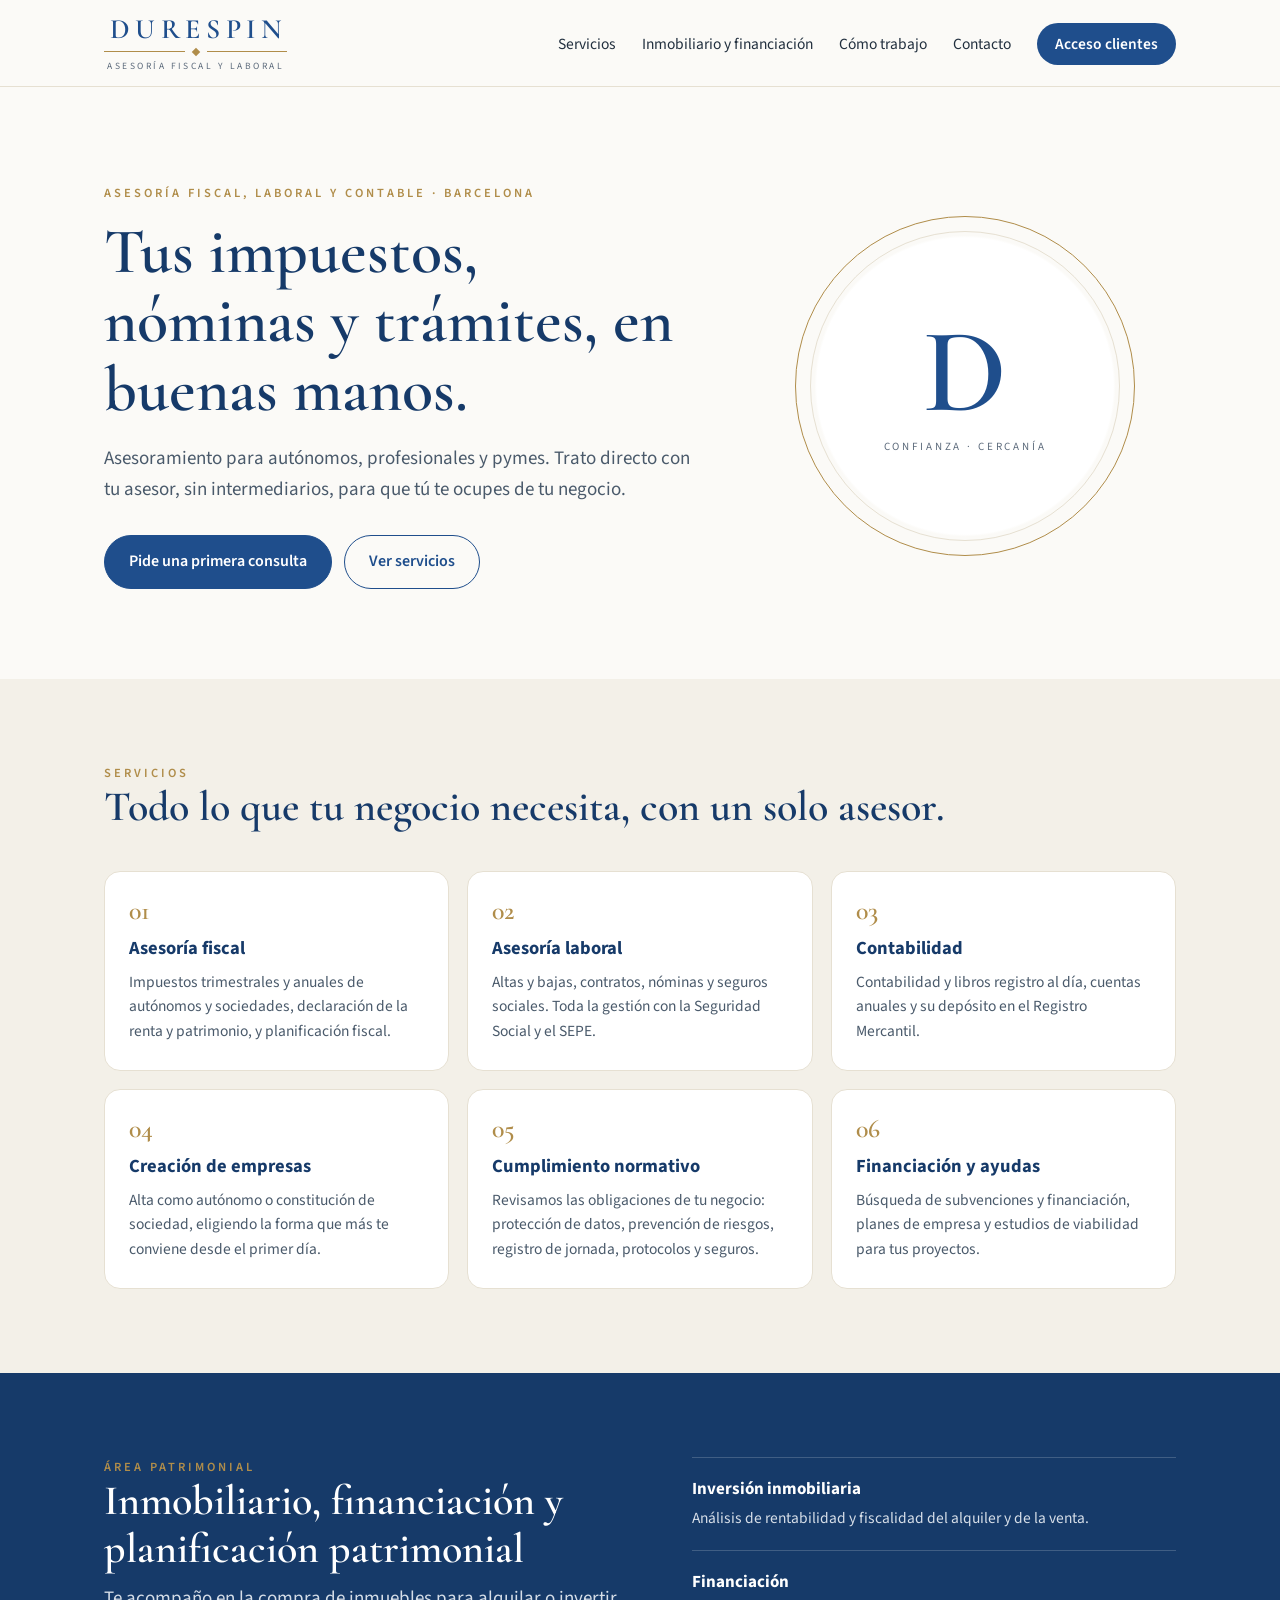
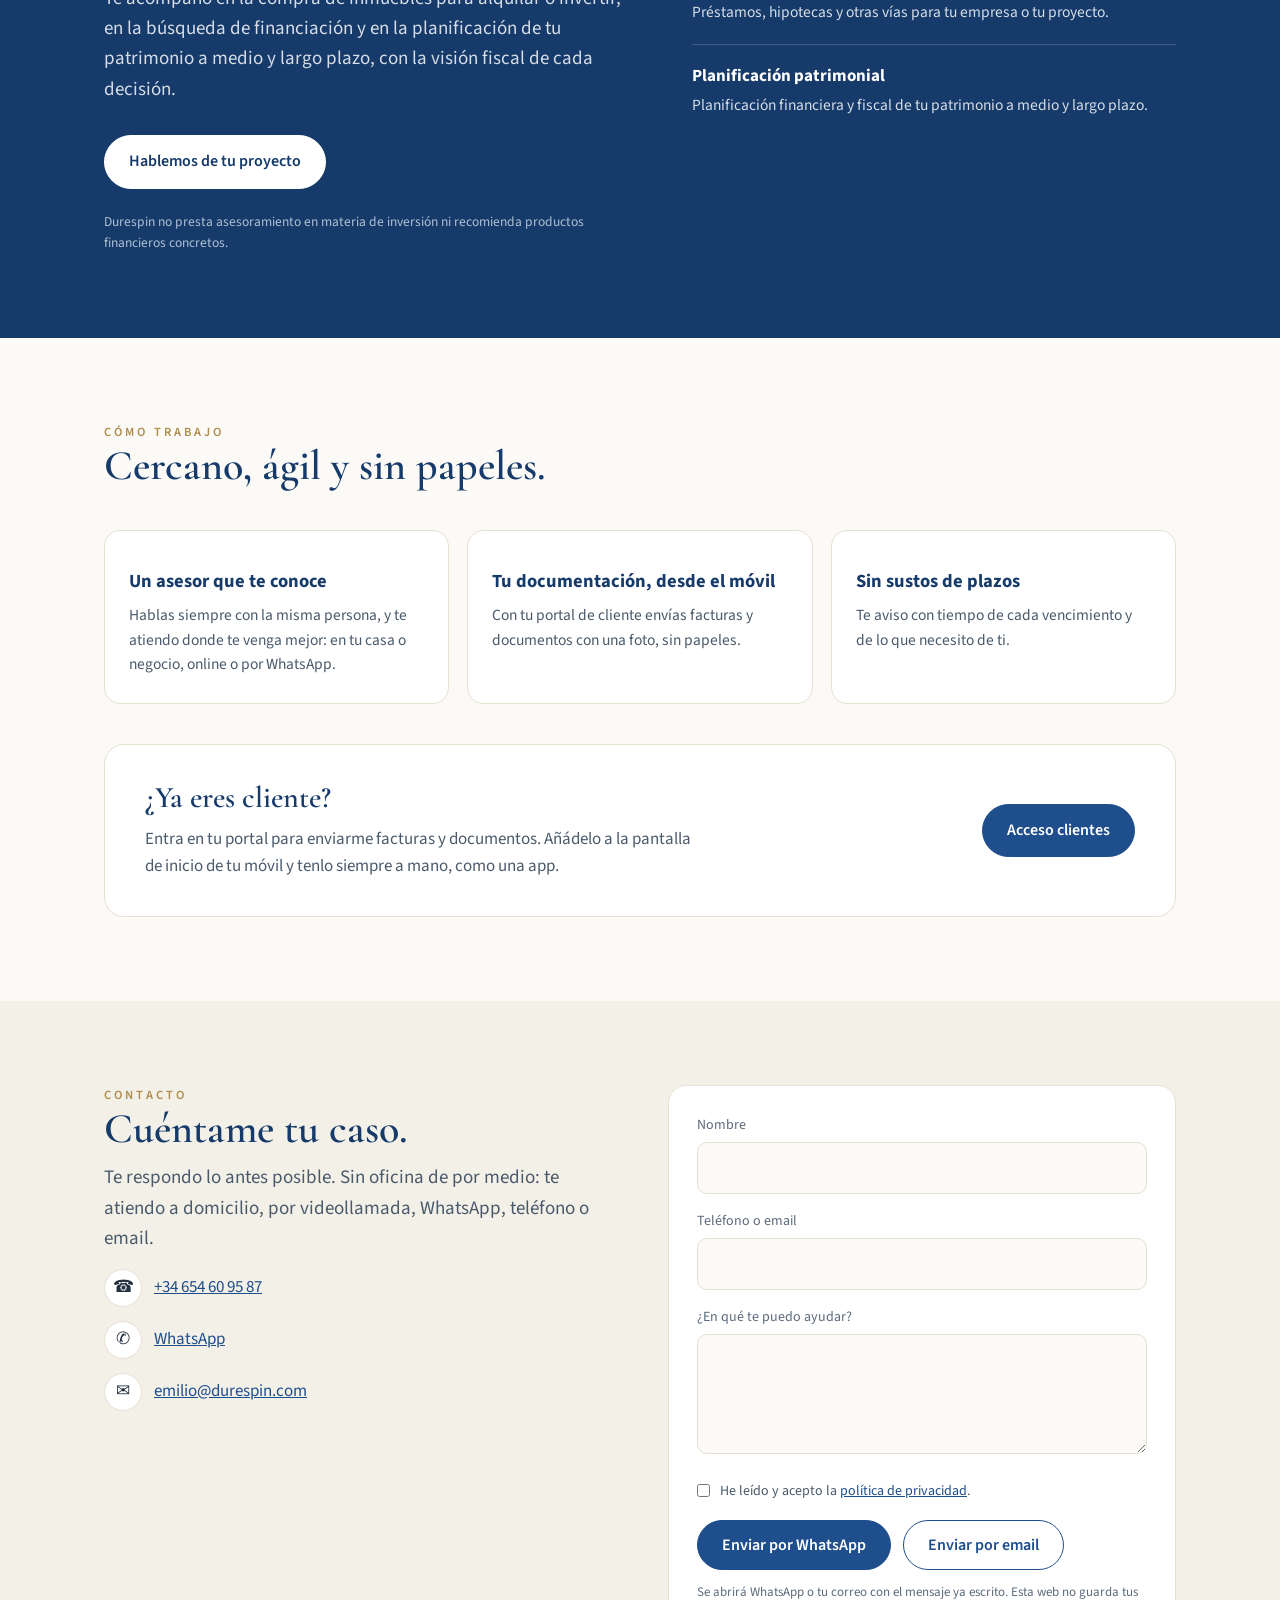
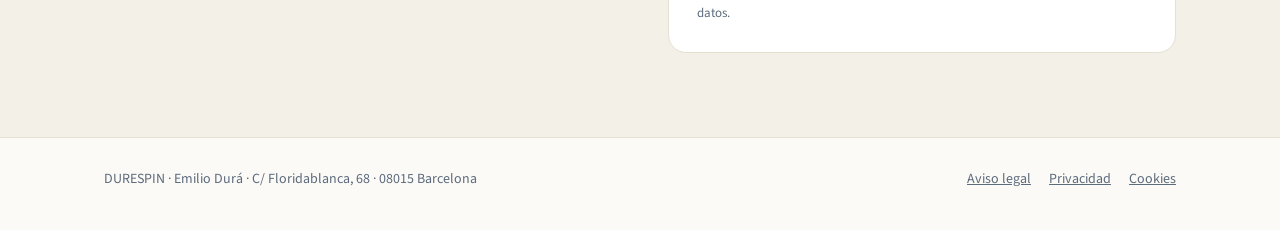
==== index.html @ 92fb4350 "Add files via upload" ====
<!DOCTYPE html>
<html lang="es">
<head>
<meta charset="UTF-8">
<meta name="viewport" content="width=device-width, initial-scale=1.0">
<title>Durespin · Asesoría fiscal y laboral en Barcelona</title>
<meta name="description" content="Emilio Durá, asesor fiscal y laboral en Barcelona. Impuestos, nóminas, contabilidad y creación de empresas para autónomos, profesionales y pymes. Atención a domicilio y online.">
<meta name="theme-color" content="#1F4E8C">
<link rel="canonical" href="https://www.durespin.com/">
<meta property="og:title" content="Durespin · Asesoría fiscal y laboral">
<meta property="og:description" content="Impuestos, nóminas y trámites para autónomos y pymes, con trato directo con tu asesor.">
<meta property="og:url" content="https://www.durespin.com/">
<meta property="og:type" content="website">
<link rel="icon" href="/favicon.svg" type="image/svg+xml">
<link rel="preconnect" href="https://fonts.googleapis.com">
<link rel="preconnect" href="https://fonts.gstatic.com" crossorigin>
<link href="https://fonts.googleapis.com/css2?family=Cormorant+Garamond:wght@500;600&family=Source+Sans+3:wght@400;600&display=swap" rel="stylesheet">
<link rel="stylesheet" href="/estilo.css">
<script type="application/ld+json">
{"@context":"https://schema.org","@type":"AccountingService","name":"Durespin","founder":"Emilio Durá","description":"Asesoría fiscal, laboral y contable para autónomos, profesionales y pymes.","url":"https://www.durespin.com/","telephone":"+34654609587","email":"emilio@durespin.com","areaServed":"Barcelona","address":{"@type":"PostalAddress","streetAddress":"C/ Floridablanca, 68","postalCode":"08015","addressLocality":"Barcelona","addressCountry":"ES"}}
</script>
</head>
<body>
<header class="top">
  <div class="wrap">
    <a class="marca" href="/" aria-label="Durespin, inicio"><b>DURESPIN</b><span class="regla"><span></span><i></i><span></span></span><small>Asesoría fiscal y laboral</small></a>
    <button id="menuBtn" aria-expanded="false" aria-controls="menu">Menú</button>
    <nav id="menu">
      <a href="#servicios">Servicios</a>
      <a href="#patrimonio">Inmobiliario y financiación</a>
      <a href="#como">Cómo trabajo</a>
      <a href="#contacto">Contacto</a>
      <a class="cta" href="https://duraspinvest.github.io/portal-cliente/">Acceso clientes</a>
    </nav>
  </div>
</header>

<main>
<section class="hero">
  <div class="wrap">
    <div>
      <div class="eyebrow">Asesoría fiscal, laboral y contable · Barcelona</div>
      <h1>Tus impuestos, nóminas y trámites, en buenas manos.</h1>
      <p class="lead">Asesoramiento para autónomos, profesionales y pymes. Trato directo con tu asesor, sin intermediarios, para que tú te ocupes de tu negocio.</p>
      <div class="btns">
        <a class="btn p" href="#contacto">Pide una primera consulta</a>
        <a class="btn s" href="#servicios">Ver servicios</a>
      </div>
    </div>
    <div class="sello" aria-hidden="true"><div><b>D</b><small>CONFIANZA · CERCANÍA</small></div></div>
  </div>
</section>

<section id="servicios" class="alt">
  <div class="wrap">
    <div class="eyebrow">Servicios</div>
    <h2>Todo lo que tu negocio necesita, con un solo asesor.</h2>
    <div class="grid3">
      <div class="card"><div class="n">01</div><h3>Asesoría fiscal</h3><p>Impuestos trimestrales y anuales de autónomos y sociedades, declaración de la renta y patrimonio, y planificación fiscal.</p></div>
      <div class="card"><div class="n">02</div><h3>Asesoría laboral</h3><p>Altas y bajas, contratos, nóminas y seguros sociales. Toda la gestión con la Seguridad Social y el SEPE.</p></div>
      <div class="card"><div class="n">03</div><h3>Contabilidad</h3><p>Contabilidad y libros registro al día, cuentas anuales y su depósito en el Registro Mercantil.</p></div>
      <div class="card"><div class="n">04</div><h3>Creación de empresas</h3><p>Alta como autónomo o constitución de sociedad, eligiendo la forma que más te conviene desde el primer día.</p></div>
      <div class="card"><div class="n">05</div><h3>Cumplimiento normativo</h3><p>Revisamos las obligaciones de tu negocio: protección de datos, prevención de riesgos, registro de jornada, protocolos y seguros.</p></div>
      <div class="card"><div class="n">06</div><h3>Financiación y ayudas</h3><p>Búsqueda de subvenciones y financiación, planes de empresa y estudios de viabilidad para tus proyectos.</p></div>
    </div>
  </div>
</section>

<section id="patrimonio" class="band">
  <div class="wrap">
    <div>
      <div class="eyebrow">Área patrimonial</div>
      <h2>Inmobiliario, financiación y planificación patrimonial</h2>
      <p class="lead">Te acompaño en la compra de inmuebles para alquilar o invertir, en la búsqueda de financiación y en la planificación de tu patrimonio a medio y largo plazo, con la visión fiscal de cada decisión.</p>
      <div class="btns"><a class="btn p" href="#contacto">Hablemos de tu proyecto</a></div>
      <p class="nota">Durespin no presta asesoramiento en materia de inversión ni recomienda productos financieros concretos.</p>
    </div>
    <div>
      <div class="item"><b>Inversión inmobiliaria</b><span>Análisis de rentabilidad y fiscalidad del alquiler y de la venta.</span></div>
      <div class="item"><b>Financiación</b><span>Préstamos, hipotecas y otras vías para tu empresa o tu proyecto.</span></div>
      <div class="item"><b>Planificación patrimonial</b><span>Planificación financiera y fiscal de tu patrimonio a medio y largo plazo.</span></div>
    </div>
  </div>
</section>

<section id="como">
  <div class="wrap">
    <div class="eyebrow">Cómo trabajo</div>
    <h2>Cercano, ágil y sin papeles.</h2>
    <div class="grid3">
      <div class="card"><h3>Un asesor que te conoce</h3><p>Hablas siempre con la misma persona, y te atiendo donde te venga mejor: en tu casa o negocio, online o por WhatsApp.</p></div>
      <div class="card"><h3>Tu documentación, desde el móvil</h3><p>Con tu portal de cliente envías facturas y documentos con una foto, sin papeles.</p></div>
      <div class="card"><h3>Sin sustos de plazos</h3><p>Te aviso con tiempo de cada vencimiento y de lo que necesito de ti.</p></div>
    </div>
    <div class="cliente" style="margin-top:40px">
      <div><h2 style="font-size:30px">¿Ya eres cliente?</h2><p>Entra en tu portal para enviarme facturas y documentos. Añádelo a la pantalla de inicio de tu móvil y tenlo siempre a mano, como una app.</p></div>
      <a class="btn p" href="https://duraspinvest.github.io/portal-cliente/">Acceso clientes</a>
    </div>
  </div>
</section>

<section id="contacto" class="alt">
  <div class="wrap contacto">
    <div>
      <div class="eyebrow">Contacto</div>
      <h2>Cuéntame tu caso.</h2>
      <p class="lead">Te respondo lo antes posible. Sin oficina de por medio: te atiendo a domicilio, por videollamada, WhatsApp, teléfono o email.</p>
      <div class="dato"><i>☎</i><a href="tel:+34654609587">+34 654 60 95 87</a></div>
      <div class="dato"><i>✆</i><a href="https://wa.me/34654609587">WhatsApp</a></div>
      <div class="dato"><i>✉</i><a href="mailto:emilio@durespin.com">emilio@durespin.com</a></div>
    </div>
    <form id="form" novalidate>
      <label for="fNom">Nombre</label><input id="fNom" required autocomplete="name">
      <label for="fCon">Teléfono o email</label><input id="fCon" required autocomplete="email">
      <label for="fMsg">¿En qué te puedo ayudar?</label><textarea id="fMsg" required></textarea>
      <label class="check"><input type="checkbox" id="fOk" required> <span>He leído y acepto la <a href="/privacidad.html">política de privacidad</a>.</span></label>
      <div class="btns" style="margin-top:0">
        <button class="btn p" type="submit" data-via="wa">Enviar por WhatsApp</button>
        <button class="btn s" type="submit" data-via="mail">Enviar por email</button>
      </div>
      <p class="peq" id="fAviso">Se abrirá WhatsApp o tu correo con el mensaje ya escrito. Esta web no guarda tus datos.</p>
    </form>
  </div>
</section>
</main>

<footer class="pie">
  <div class="wrap">
    <span>DURESPIN · Emilio Durá · C/ Floridablanca, 68 · 08015 Barcelona</span>
    <span><a href="/aviso-legal.html">Aviso legal</a><a href="/privacidad.html">Privacidad</a><a href="/cookies.html">Cookies</a></span>
  </div>
</footer>

<script>
const b=document.getElementById('menuBtn'),m=document.getElementById('menu');
b.onclick=()=>{const o=m.classList.toggle('open');b.setAttribute('aria-expanded',o)};
m.querySelectorAll('a').forEach(a=>a.addEventListener('click',()=>m.classList.remove('open')));
let via='wa';
document.querySelectorAll('#form button').forEach(x=>x.addEventListener('click',()=>via=x.dataset.via));
document.getElementById('form').addEventListener('submit',e=>{
  e.preventDefault();
  const n=fNom.value.trim(),c=fCon.value.trim(),t=fMsg.value.trim(),av=document.getElementById('fAviso');
  if(!n||!c||!t){av.textContent='Rellena nombre, contacto y mensaje, por favor.';return}
  if(!fOk.checked){av.textContent='Para enviar, acepta la política de privacidad.';return}
  const txt='Hola Emilio, soy '+n+' ('+c+').\n\n'+t;
  if(via==='wa') window.open('https://wa.me/34654609587?text='+encodeURIComponent(txt),'_blank');
  else location.href='mailto:emilio@durespin.com?subject='+encodeURIComponent('Consulta web · '+n)+'&body='+encodeURIComponent(txt);
});
</script>
</body>
</html>
---- estilo.css ----
:root{--navy:#1F4E8C;--navy-d:#163A69;--gold:#B08D4A;--ink:#22303F;--muted:#4A5A6B;--soft:#5D6B7C;--line:#E6E0D2;--bg:#FBFAF7;--card:#fff}
*{box-sizing:border-box;margin:0;padding:0}
html{scroll-behavior:smooth}
body{font-family:'Source Sans 3',-apple-system,'Segoe UI',sans-serif;background:var(--bg);color:var(--ink);line-height:1.6;font-size:17px}
a{color:var(--navy)}a:hover{color:var(--navy-d)}
.wrap{max-width:1120px;margin:0 auto;padding:0 24px}
.serif{font-family:'Cormorant Garamond',Georgia,serif;font-weight:600}
/* Marca */
.marca{display:inline-flex;flex-direction:column;align-items:center;text-decoration:none}
.marca b{font-family:'Cormorant Garamond',Georgia,serif;font-weight:600;font-size:28px;letter-spacing:.2em;padding-left:.2em;color:var(--navy);line-height:1.1}
.regla{display:flex;align-items:center;gap:8px;width:100%;margin:4px 0}
.regla span{flex:1;height:1px;background:var(--gold)}
.regla i{width:6px;height:6px;background:var(--gold);transform:rotate(45deg)}
.marca small{font-size:9.5px;letter-spacing:.26em;color:var(--soft);text-transform:uppercase}
/* Cabecera */
header.top{position:sticky;top:0;z-index:10;background:rgba(251,250,247,.95);backdrop-filter:blur(6px);border-bottom:1px solid var(--line)}
header.top .wrap{display:flex;align-items:center;justify-content:space-between;gap:20px;padding-top:14px;padding-bottom:12px}
nav{display:flex;align-items:center;gap:26px}
nav a{text-decoration:none;color:var(--ink);font-size:15.5px}
nav a.cta{background:var(--navy);color:#fff;padding:9px 18px;border-radius:999px;font-weight:600}
nav a.cta:hover{background:var(--navy-d);color:#fff}
#menuBtn{display:none;background:none;border:1px solid var(--line);border-radius:10px;padding:8px 12px;font-size:15px;color:var(--navy);cursor:pointer}
@media(max-width:860px){
  #menuBtn{display:block}
  nav{display:none;position:absolute;top:100%;left:0;right:0;background:var(--bg);flex-direction:column;align-items:stretch;gap:0;border-bottom:1px solid var(--line);padding:6px 24px 16px}
  nav.open{display:flex}
  nav a{padding:12px 0;border-bottom:1px solid var(--line)}
  nav a.cta{margin-top:12px;text-align:center;border:0}
}
/* Secciones */
section{padding:84px 0}
.eyebrow{font-size:12.5px;letter-spacing:.24em;text-transform:uppercase;color:var(--gold);font-weight:600}
h1{font-family:'Cormorant Garamond',Georgia,serif;font-weight:600;color:var(--navy-d);font-size:clamp(38px,5.6vw,64px);line-height:1.08;margin:14px 0 20px}
h2{font-family:'Cormorant Garamond',Georgia,serif;font-weight:600;color:var(--navy-d);font-size:clamp(30px,3.6vw,42px);line-height:1.15;margin-bottom:10px}
.lead{font-size:19px;color:var(--muted);max-width:620px}
.btns{display:flex;flex-wrap:wrap;gap:12px;margin-top:30px}
.btn{display:inline-flex;align-items:center;justify-content:center;gap:8px;padding:13px 24px;border-radius:999px;text-decoration:none;font-weight:600;font-size:16px;border:1px solid var(--navy);cursor:pointer;font-family:inherit}
.btn.p{background:var(--navy);color:#fff}.btn.p:hover{background:var(--navy-d);color:#fff}
.btn.s{background:transparent;color:var(--navy)}
.hero{padding:96px 0 90px}
.hero .wrap{display:grid;grid-template-columns:1.4fr 1fr;gap:60px;align-items:center}
.sello{aspect-ratio:1;max-width:340px;justify-self:center;width:100%;border-radius:50%;border:1px solid var(--gold);display:grid;place-items:center;position:relative;background:radial-gradient(circle,#fff 0,#fff 62%,var(--bg) 63%)}
.sello::before{content:"";position:absolute;inset:14px;border-radius:50%;border:1px solid var(--line)}
.sello div{text-align:center}
.sello b{display:block;font-family:'Cormorant Garamond',Georgia,serif;font-size:120px;font-weight:600;color:var(--navy);line-height:1}
.sello small{font-size:11px;letter-spacing:.26em;color:var(--soft)}
@media(max-width:860px){.hero .wrap{grid-template-columns:1fr}.sello{max-width:220px}.sello b{font-size:80px}section{padding:64px 0}.hero{padding:56px 0}}
.grid3{display:grid;grid-template-columns:repeat(3,minmax(0,1fr));gap:18px;margin-top:40px}
@media(max-width:860px){.grid3{grid-template-columns:1fr}}
.card{background:var(--card);border:1px solid var(--line);border-radius:16px;padding:26px 24px}
.card .n{font-family:'Cormorant Garamond',Georgia,serif;font-size:26px;font-weight:600;color:var(--gold);line-height:1}
.card h3{font-size:18.5px;color:var(--navy-d);margin:10px 0 6px}
.card p{font-size:15.5px;color:var(--muted)}
.band{background:var(--navy-d);color:#fff}
.band h2{color:#fff}.band .lead{color:#D6DEE8}
.band .wrap{display:grid;grid-template-columns:1.1fr 1fr;gap:56px;align-items:start}
@media(max-width:860px){.band .wrap{grid-template-columns:1fr;gap:30px}}
.band .item{border-top:1px solid rgba(255,255,255,.18);padding:18px 0}
.band .item b{display:block;font-size:17px;margin-bottom:2px}
.band .item span{color:#D6DEE8;font-size:15.5px}
.band .btn.p{background:#fff;color:var(--navy-d);border-color:#fff}
.nota{font-size:13.5px;color:#AFC0D4;margin-top:22px}
.alt{background:#F3F0E8}
.cliente{display:flex;justify-content:space-between;align-items:center;gap:30px;flex-wrap:wrap;background:#fff;border:1px solid var(--line);border-radius:20px;padding:36px 40px}
.cliente p{color:var(--muted);max-width:560px}
.contacto{display:grid;grid-template-columns:1fr 1fr;gap:56px}
@media(max-width:860px){.contacto{grid-template-columns:1fr;gap:30px}}
.dato{display:flex;gap:12px;align-items:center;margin:14px 0;font-size:17px}
.dato i{font-style:normal;width:38px;height:38px;border-radius:50%;background:#fff;border:1px solid var(--line);display:grid;place-items:center}
form{background:#fff;border:1px solid var(--line);border-radius:18px;padding:28px}
label{display:block;font-size:14px;color:var(--soft);margin:0 0 6px}
input,textarea{width:100%;font:inherit;font-size:16px;padding:12px 14px;border:1px solid var(--line);border-radius:10px;background:var(--bg);color:var(--ink);margin-bottom:16px}
input:focus,textarea:focus{outline:2px solid var(--navy);outline-offset:-1px}
textarea{min-height:120px;resize:vertical}
.check{display:flex;gap:10px;align-items:flex-start;font-size:14px;color:var(--muted);margin-bottom:18px}
.check input{width:auto;margin:4px 0 0}
.peq{font-size:13px;color:var(--soft);margin-top:12px}
footer.pie{border-top:1px solid var(--line);padding:30px 0 40px;font-size:14px;color:var(--soft)}
footer.pie .wrap{display:flex;justify-content:space-between;gap:20px;flex-wrap:wrap;align-items:center}
footer.pie a{color:var(--soft);margin-left:18px}
/* Páginas legales */
.legal{max-width:760px;padding:60px 24px 80px}
.legal h1{font-size:44px}
.legal h2{font-size:26px;margin:34px 0 8px}
.legal p,.legal li{color:var(--muted);margin-bottom:10px}
.legal ul{padding-left:22px}
.legal table{border-collapse:collapse;width:100%;font-size:15px;margin:8px 0 16px}
.legal td{border:1px solid var(--line);padding:8px 12px;vertical-align:top}
.legal td:first-child{width:38%;color:var(--soft)}
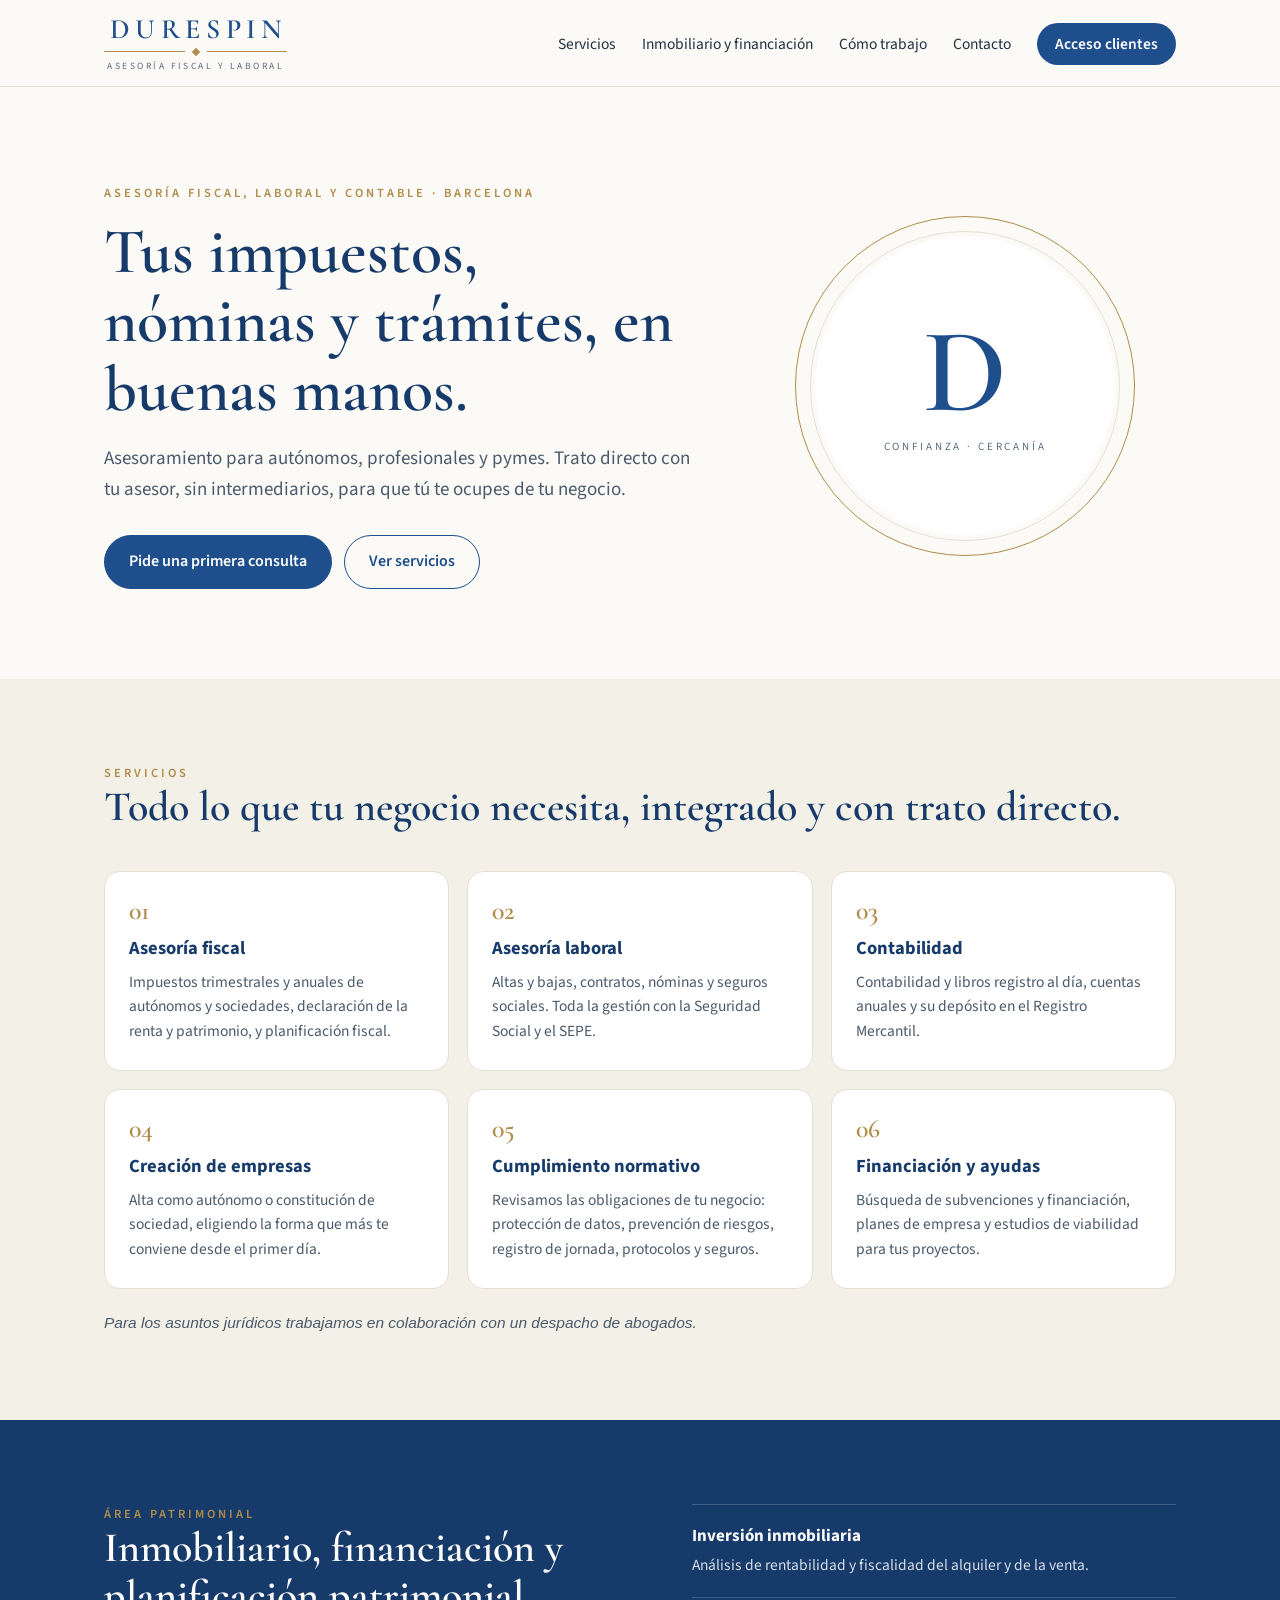
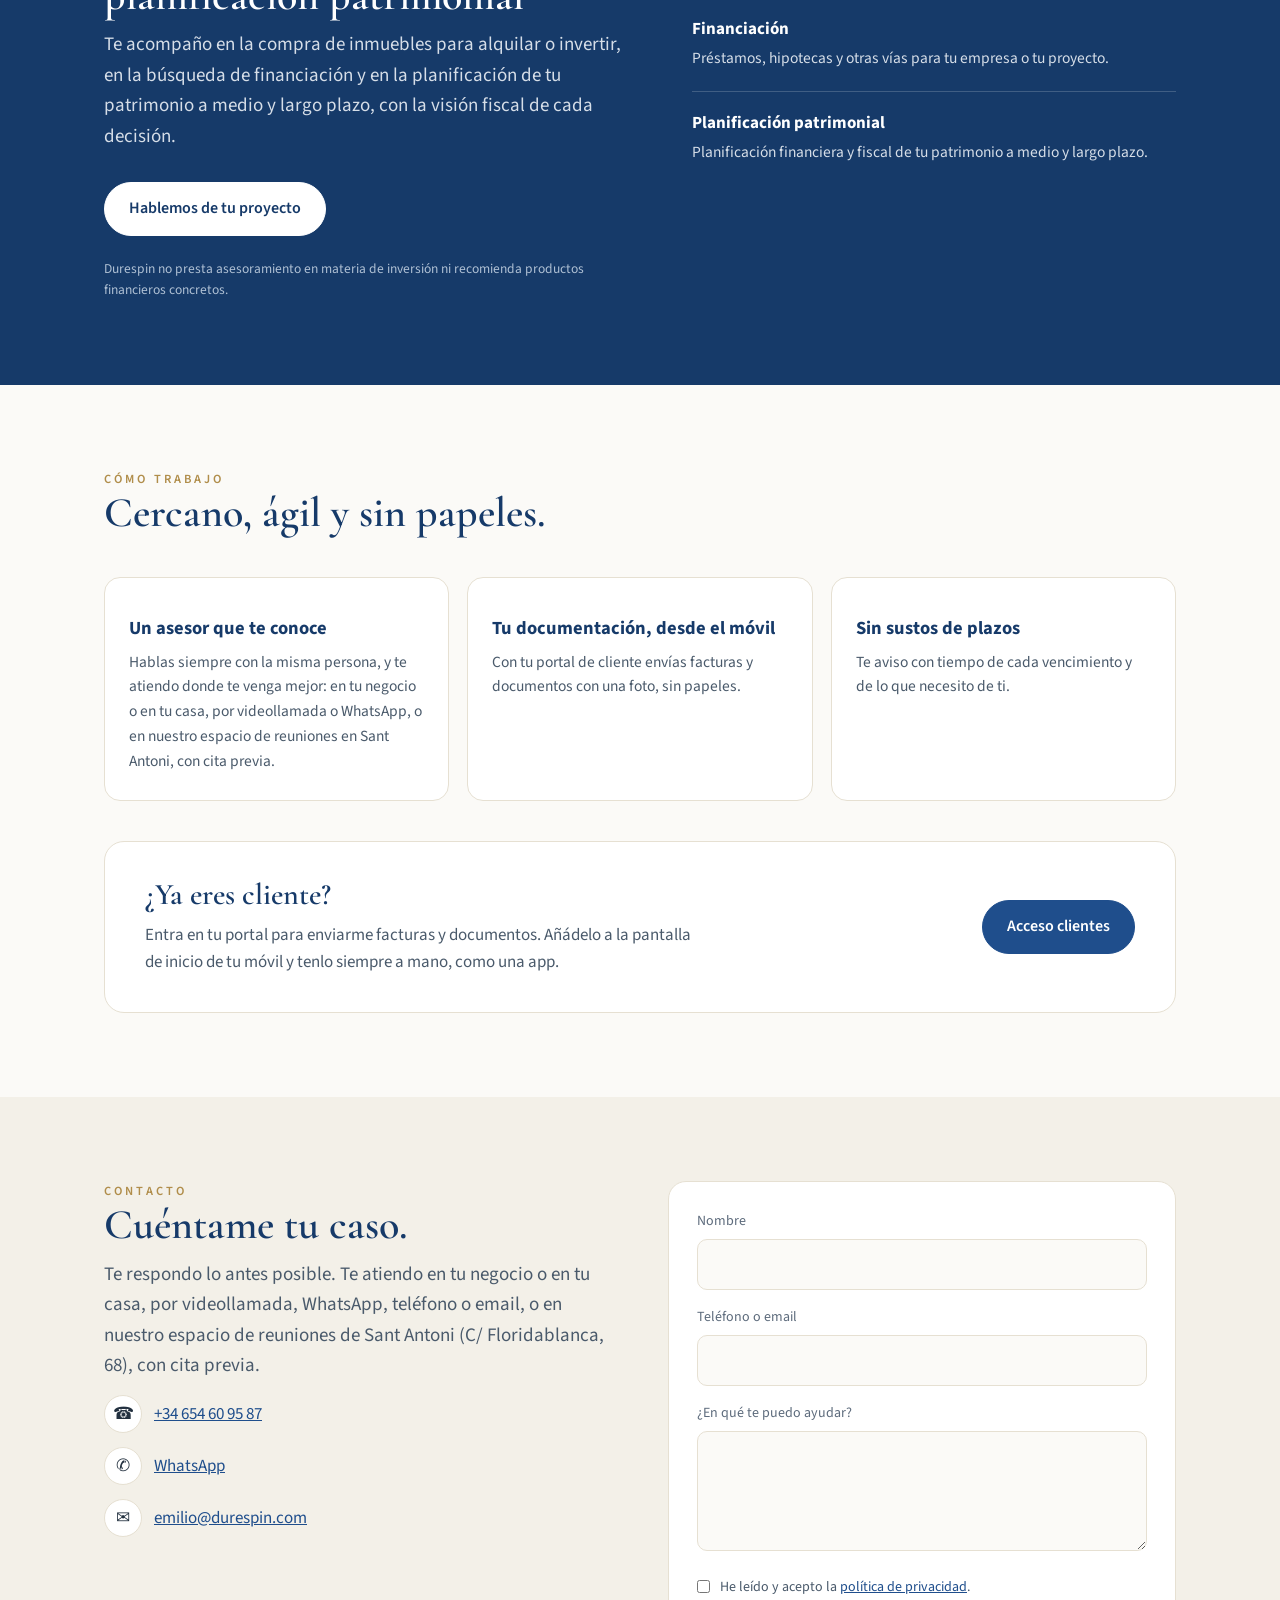
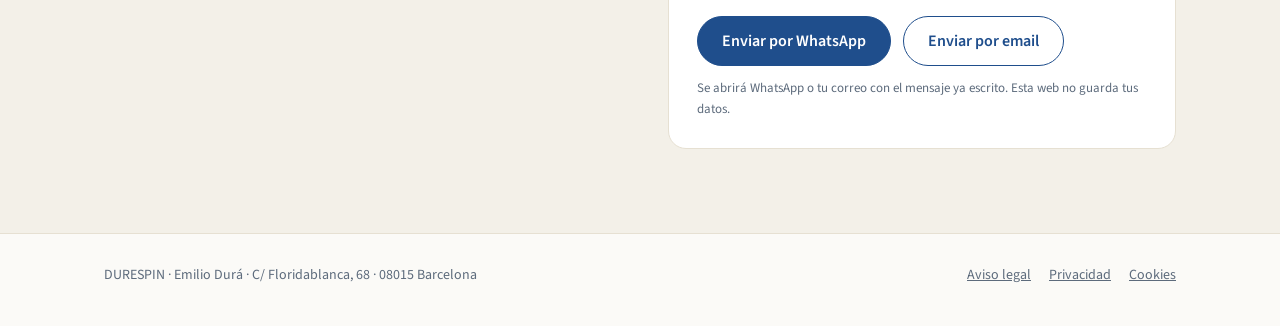
==== commit 967a502f: "Add files via upload" ====
--- a/index.html
+++ b/index.html
@@ -54,7 +54,7 @@
 <section id="servicios" class="alt">
   <div class="wrap">
     <div class="eyebrow">Servicios</div>
-    <h2>Todo lo que tu negocio necesita, con un solo asesor.</h2>
+    <h2>Todo lo que tu negocio necesita, integrado y con trato directo.</h2>
     <div class="grid3">
       <div class="card"><div class="n">01</div><h3>Asesoría fiscal</h3><p>Impuestos trimestrales y anuales de autónomos y sociedades, declaración de la renta y patrimonio, y planificación fiscal.</p></div>
       <div class="card"><div class="n">02</div><h3>Asesoría laboral</h3><p>Altas y bajas, contratos, nóminas y seguros sociales. Toda la gestión con la Seguridad Social y el SEPE.</p></div>
@@ -63,6 +63,7 @@
       <div class="card"><div class="n">05</div><h3>Cumplimiento normativo</h3><p>Revisamos las obligaciones de tu negocio: protección de datos, prevención de riesgos, registro de jornada, protocolos y seguros.</p></div>
       <div class="card"><div class="n">06</div><h3>Financiación y ayudas</h3><p>Búsqueda de subvenciones y financiación, planes de empresa y estudios de viabilidad para tus proyectos.</p></div>
     </div>
+    <p class="nota-juridica">Para los asuntos jurídicos trabajamos en colaboración con un despacho de abogados.</p>
   </div>
 </section>
 
@@ -88,7 +89,7 @@
     <div class="eyebrow">Cómo trabajo</div>
     <h2>Cercano, ágil y sin papeles.</h2>
     <div class="grid3">
-      <div class="card"><h3>Un asesor que te conoce</h3><p>Hablas siempre con la misma persona, y te atiendo donde te venga mejor: en tu casa o negocio, online o por WhatsApp.</p></div>
+      <div class="card"><h3>Un asesor que te conoce</h3><p>Hablas siempre con la misma persona, y te atiendo donde te venga mejor: en tu negocio o en tu casa, por videollamada o WhatsApp, o en nuestro espacio de reuniones en Sant Antoni, con cita previa.</p></div>
       <div class="card"><h3>Tu documentación, desde el móvil</h3><p>Con tu portal de cliente envías facturas y documentos con una foto, sin papeles.</p></div>
       <div class="card"><h3>Sin sustos de plazos</h3><p>Te aviso con tiempo de cada vencimiento y de lo que necesito de ti.</p></div>
     </div>
@@ -104,7 +105,7 @@
     <div>
       <div class="eyebrow">Contacto</div>
       <h2>Cuéntame tu caso.</h2>
-      <p class="lead">Te respondo lo antes posible. Sin oficina de por medio: te atiendo a domicilio, por videollamada, WhatsApp, teléfono o email.</p>
+      <p class="lead">Te respondo lo antes posible. Te atiendo en tu negocio o en tu casa, por videollamada, WhatsApp, teléfono o email, o en nuestro espacio de reuniones de Sant Antoni (C/ Floridablanca, 68), con cita previa.</p>
       <div class="dato"><i>☎</i><a href="tel:+34654609587">+34 654 60 95 87</a></div>
       <div class="dato"><i>✆</i><a href="https://wa.me/34654609587">WhatsApp</a></div>
       <div class="dato"><i>✉</i><a href="mailto:emilio@durespin.com">emilio@durespin.com</a></div>
--- a/estilo.css
+++ b/estilo.css
@@ -87,3 +87,5 @@
 .legal table{border-collapse:collapse;width:100%;font-size:15px;margin:8px 0 16px}
 .legal td{border:1px solid var(--line);padding:8px 12px;vertical-align:top}
 .legal td:first-child{width:38%;color:var(--soft)}
+
+.nota-juridica{margin-top:22px;font-size:15.5px;color:var(--muted);font-style:italic}
